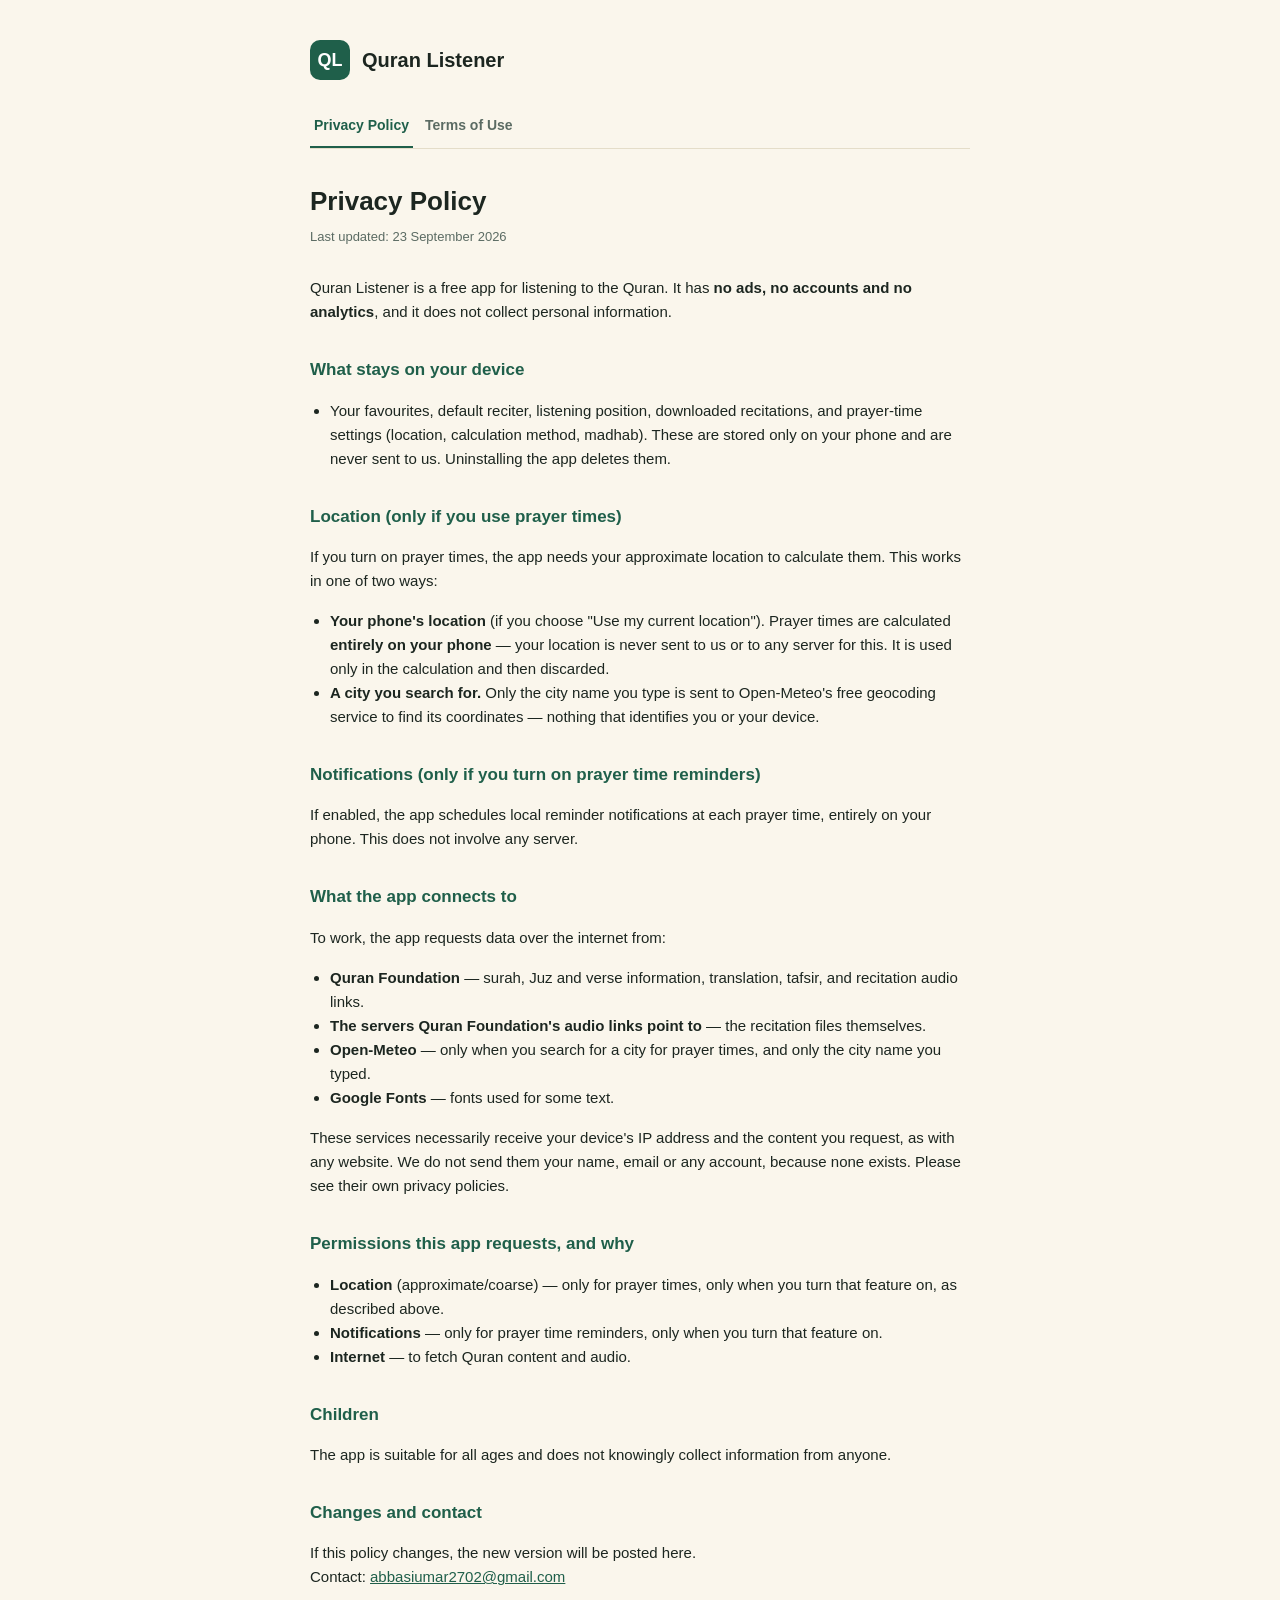
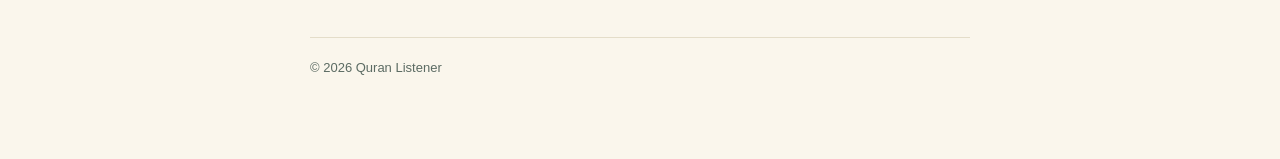
==== index.html @ 69cfb6fe "Add privacy policy and terms of use pages" ====
<!DOCTYPE html>
<html lang="en">
<head>
<meta charset="UTF-8">
<meta name="viewport" content="width=device-width, initial-scale=1.0">
<title>Privacy Policy — Quran Listener</title>
<link rel="stylesheet" href="style.css">
</head>
<body>
<div class="wrap">
  <header class="top">
    <div class="badge">QL</div>
    <h1>Quran Listener</h1>
  </header>
  <nav class="tabs">
    <a href="index.html" class="active">Privacy Policy</a>
    <a href="terms.html">Terms of Use</a>
  </nav>

  <h1 class="title">Privacy Policy</h1>
  <div class="updated">Last updated: 23 September 2026</div>

  <p>Quran Listener is a free app for listening to the Quran. It has
  <strong>no ads, no accounts and no analytics</strong>, and it does not
  collect personal information.</p>

  <h2>What stays on your device</h2>
  <ul>
    <li>Your favourites, default reciter, listening position, downloaded
    recitations, and prayer-time settings (location, calculation method,
    madhab). These are stored only on your phone and are never sent to us.
    Uninstalling the app deletes them.</li>
  </ul>

  <h2>Location (only if you use prayer times)</h2>
  <p>If you turn on prayer times, the app needs your approximate location to
  calculate them. This works in one of two ways:</p>
  <ul>
    <li><strong>Your phone's location</strong> (if you choose "Use my current
    location"). Prayer times are calculated <strong>entirely on your
    phone</strong> — your location is never sent to us or to any server for
    this. It is used only in the calculation and then discarded.</li>
    <li><strong>A city you search for.</strong> Only the city name you type is
    sent to Open-Meteo's free geocoding service to find its coordinates —
    nothing that identifies you or your device.</li>
  </ul>

  <h2>Notifications (only if you turn on prayer time reminders)</h2>
  <p>If enabled, the app schedules local reminder notifications at each
  prayer time, entirely on your phone. This does not involve any server.</p>

  <h2>What the app connects to</h2>
  <p>To work, the app requests data over the internet from:</p>
  <ul>
    <li><strong>Quran Foundation</strong> — surah, Juz and verse information,
    translation, tafsir, and recitation audio links.</li>
    <li><strong>The servers Quran Foundation's audio links point to</strong> —
    the recitation files themselves.</li>
    <li><strong>Open-Meteo</strong> — only when you search for a city for
    prayer times, and only the city name you typed.</li>
    <li><strong>Google Fonts</strong> — fonts used for some text.</li>
  </ul>
  <p>These services necessarily receive your device's IP address and the
  content you request, as with any website. We do not send them your name,
  email or any account, because none exists. Please see their own privacy
  policies.</p>

  <h2>Permissions this app requests, and why</h2>
  <ul>
    <li><strong>Location</strong> (approximate/coarse) — only for prayer
    times, only when you turn that feature on, as described above.</li>
    <li><strong>Notifications</strong> — only for prayer time reminders, only
    when you turn that feature on.</li>
    <li><strong>Internet</strong> — to fetch Quran content and audio.</li>
  </ul>

  <h2>Children</h2>
  <p>The app is suitable for all ages and does not knowingly collect
  information from anyone.</p>

  <h2>Changes and contact</h2>
  <p>If this policy changes, the new version will be posted here.<br>
  Contact: <a href="mailto:abbasiumar2702@gmail.com">abbasiumar2702@gmail.com</a></p>

  <footer>© 2026 Quran Listener</footer>
</div>
</body>
</html>
---- style.css ----
:root {
  --bg: #FAF6EC;
  --fg: #1C2620;
  --accent: #1F5F4A;
  --muted: #5B6B63;
  --border: #E4DDC9;
}

* { box-sizing: border-box; }

body {
  margin: 0;
  background: var(--bg);
  color: var(--fg);
  font-family: -apple-system, BlinkMacSystemFont, "Segoe UI", Roboto, Helvetica, Arial, sans-serif;
  line-height: 1.6;
}

.wrap {
  max-width: 700px;
  margin: 0 auto;
  padding: 40px 20px 80px;
}

header.top {
  display: flex;
  align-items: center;
  gap: 12px;
  margin-bottom: 8px;
}

.badge {
  width: 40px;
  height: 40px;
  border-radius: 10px;
  background: var(--accent);
  color: #fff;
  display: flex;
  align-items: center;
  justify-content: center;
  font-weight: 700;
  font-size: 18px;
  flex-shrink: 0;
}

header.top h1 {
  font-size: 20px;
  margin: 0;
}

nav.tabs {
  display: flex;
  gap: 8px;
  margin: 24px 0 32px;
  border-bottom: 1px solid var(--border);
}

nav.tabs a {
  text-decoration: none;
  color: var(--muted);
  padding: 10px 4px;
  font-size: 14px;
  font-weight: 600;
  border-bottom: 2px solid transparent;
}

nav.tabs a.active {
  color: var(--accent);
  border-bottom-color: var(--accent);
}

h1.title {
  font-size: 26px;
  margin: 0 0 4px;
}

.updated {
  color: var(--muted);
  font-size: 13px;
  margin-bottom: 28px;
}

h2 {
  font-size: 17px;
  margin: 32px 0 8px;
  color: var(--accent);
}

p, li {
  font-size: 15px;
  color: var(--fg);
}

ul {
  padding-left: 20px;
}

strong { color: var(--fg); }

a { color: var(--accent); }

footer {
  margin-top: 48px;
  padding-top: 20px;
  border-top: 1px solid var(--border);
  font-size: 13px;
  color: var(--muted);
}
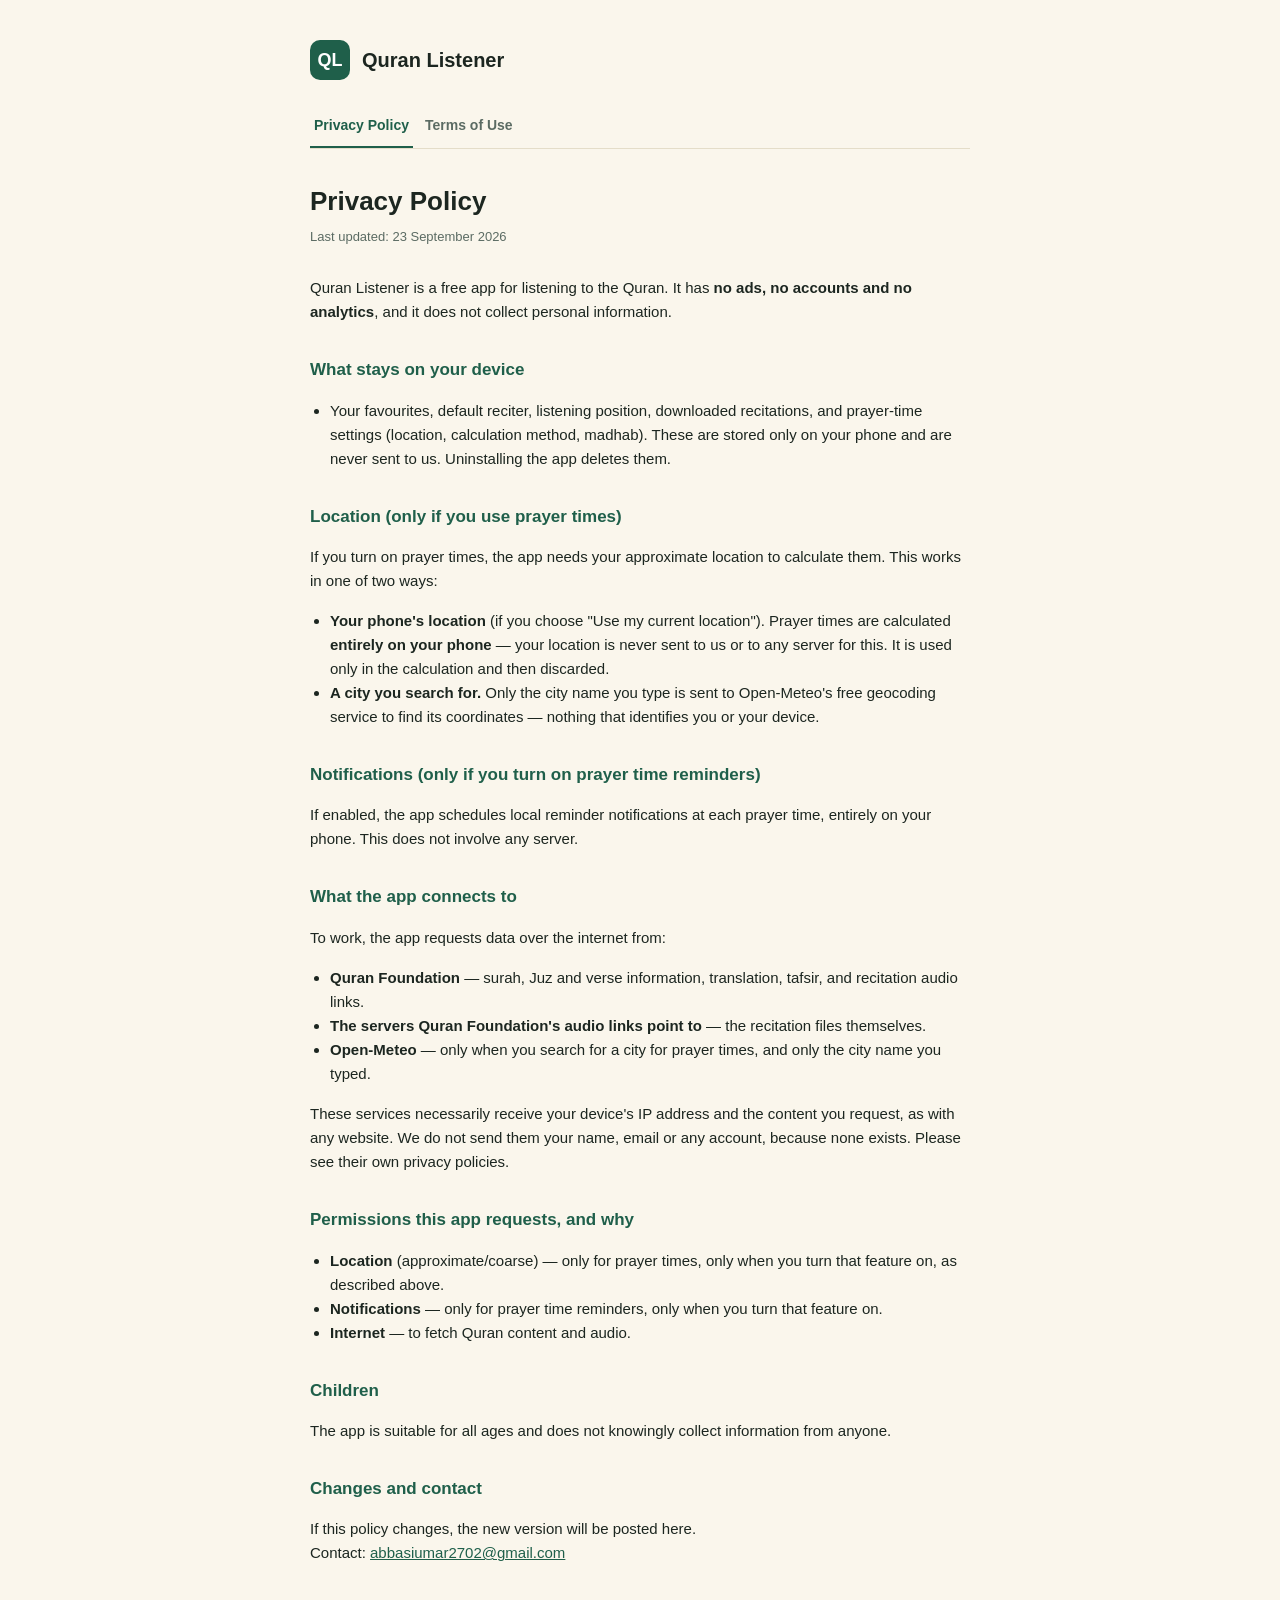
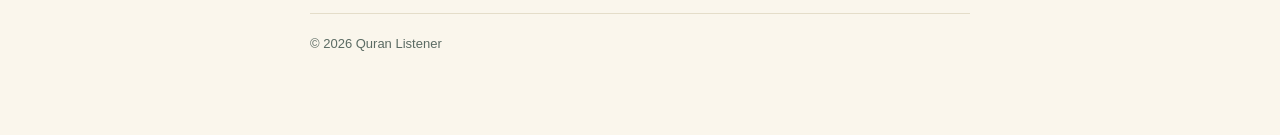
==== commit fee81c63: "Remove Google Fonts from contacted-services list (now bundled, not fetched)" ====
--- a/index.html
+++ b/index.html
@@ -58,7 +58,6 @@
     the recitation files themselves.</li>
     <li><strong>Open-Meteo</strong> — only when you search for a city for
     prayer times, and only the city name you typed.</li>
-    <li><strong>Google Fonts</strong> — fonts used for some text.</li>
   </ul>
   <p>These services necessarily receive your device's IP address and the
   content you request, as with any website. We do not send them your name,
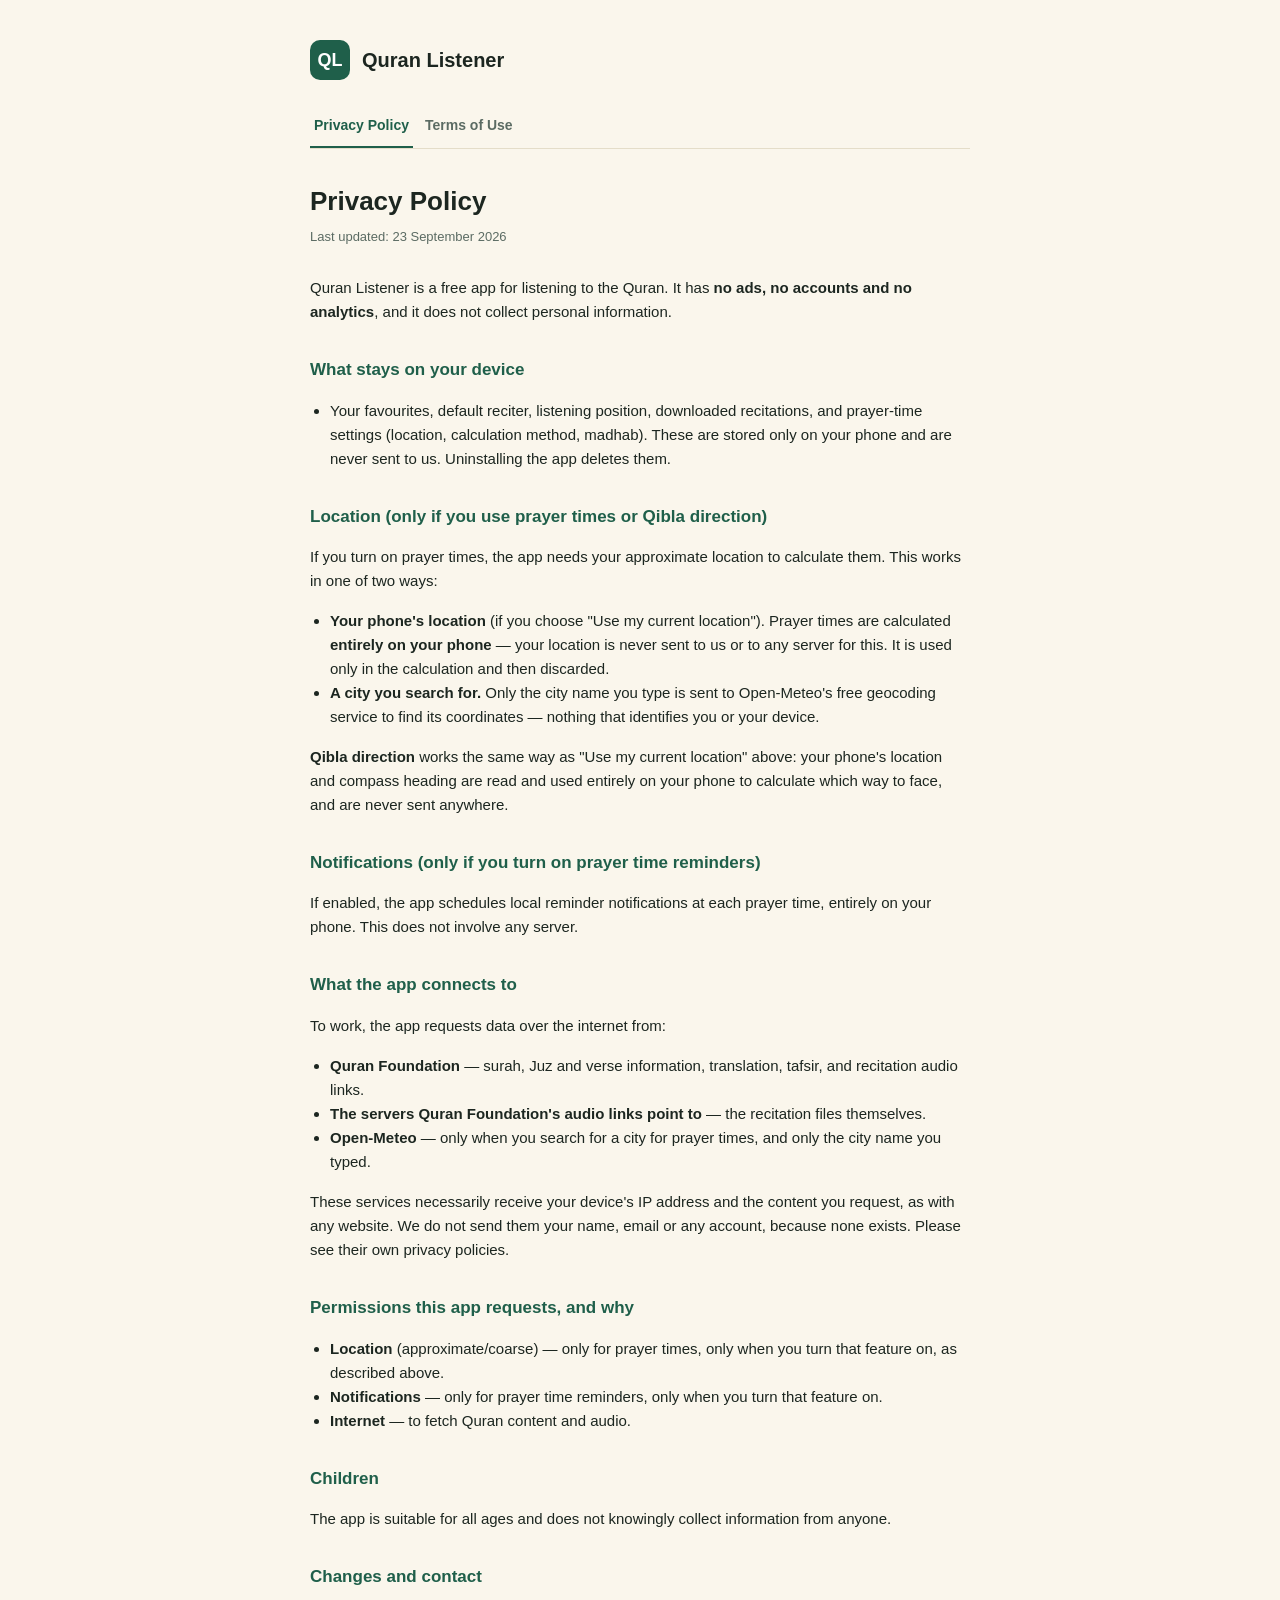
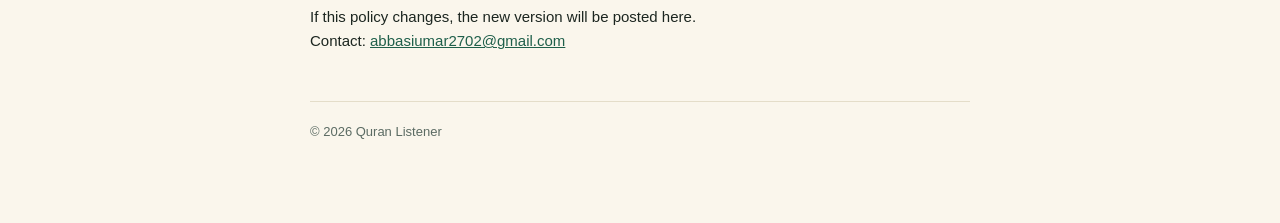
==== commit 9c4c2f2a: "Disclose Qibla direction's location/compass use (on-device only)" ====
--- a/index.html
+++ b/index.html
@@ -32,7 +32,7 @@
     Uninstalling the app deletes them.</li>
   </ul>
 
-  <h2>Location (only if you use prayer times)</h2>
+  <h2>Location (only if you use prayer times or Qibla direction)</h2>
   <p>If you turn on prayer times, the app needs your approximate location to
   calculate them. This works in one of two ways:</p>
   <ul>
@@ -44,6 +44,10 @@
     sent to Open-Meteo's free geocoding service to find its coordinates —
     nothing that identifies you or your device.</li>
   </ul>
+  <p><strong>Qibla direction</strong> works the same way as "Use my current
+  location" above: your phone's location and compass heading are read and
+  used entirely on your phone to calculate which way to face, and are never
+  sent anywhere.</p>
 
   <h2>Notifications (only if you turn on prayer time reminders)</h2>
   <p>If enabled, the app schedules local reminder notifications at each
